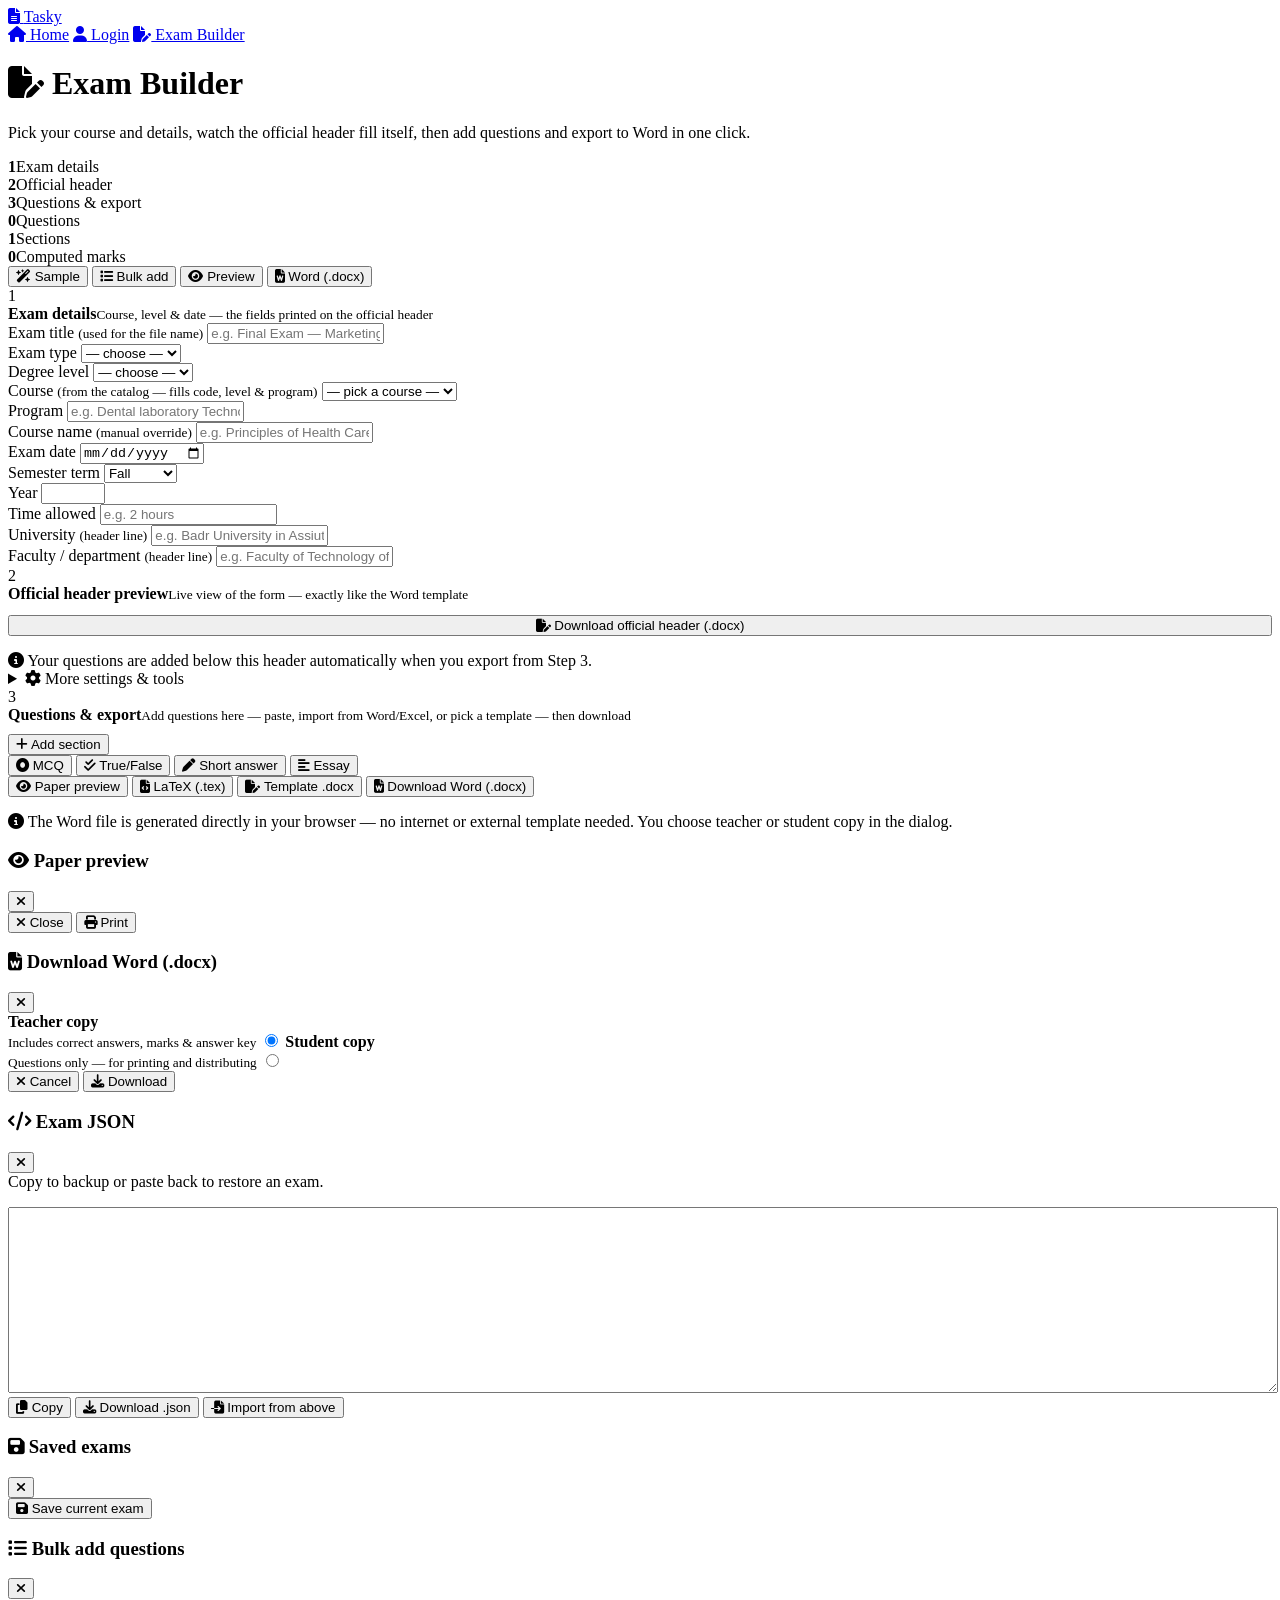
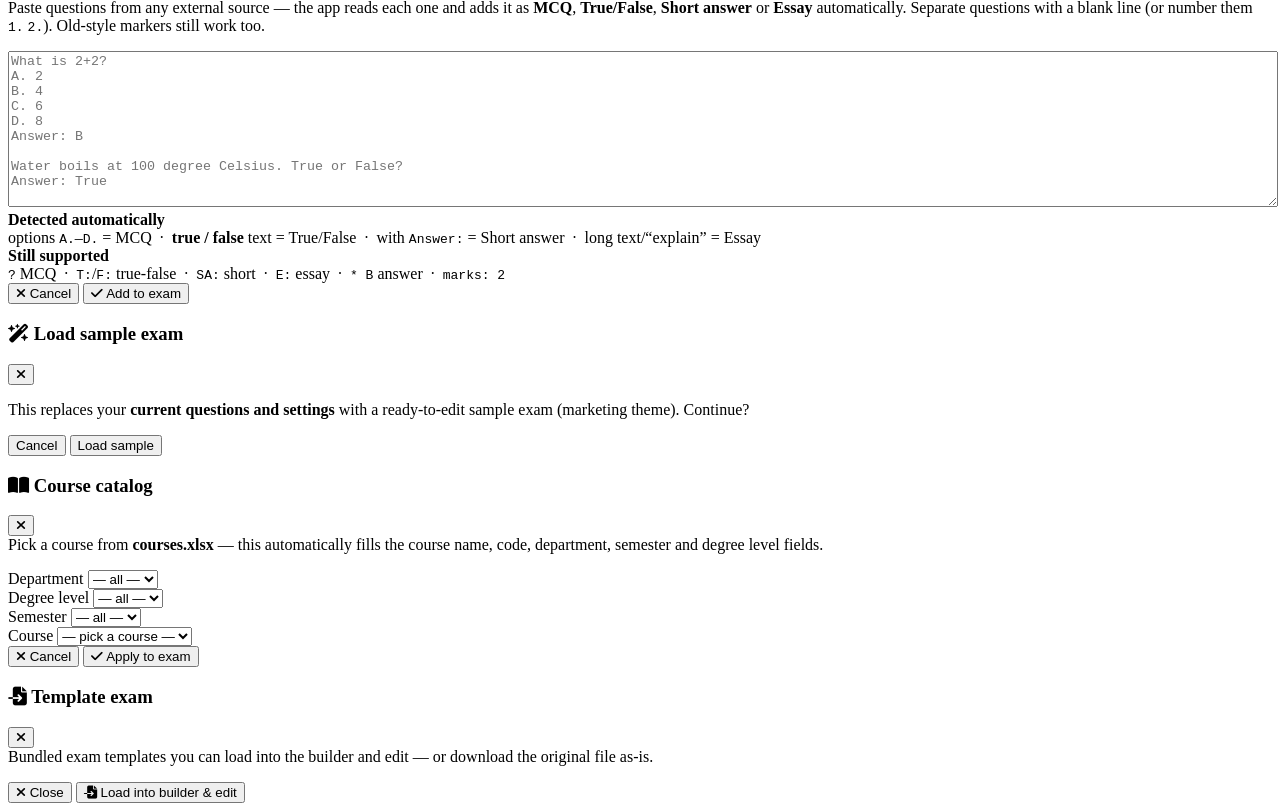
==== create-exam.html @ f16f323c "Add files via upload" ====
<!doctype html>
<html lang="en">
<head>
  <meta charset="utf-8" />
  <meta name="viewport" content="width=device-width,initial-scale=1" />
  <title>Exam Builder — Tasky</title>
  <link rel="stylesheet" href="assets/css/style.css">
  <link rel="stylesheet" href="https://cdnjs.cloudflare.com/ajax/libs/font-awesome/6.5.2/css/all.min.css">
</head>
<body>
  <header class="topnav">
    <div class="topnav-inner">
      <a class="brand" href="index.html">
        <span class="logo"><i class="fas fa-file-lines"></i></span>
        <span>Tasky</span>
      </a>
      <div class="spacer"></div>
      <nav class="nav-links">
        <a class="nav-link hide-sm" href="index.html"><i class="fas fa-home"></i> Home</a>
        <a class="nav-link hide-sm" href="login.html"><i class="fas fa-user"></i> Login</a>
        <a class="nav-link active" href="create-exam.html"><i class="fas fa-file-pen"></i> Exam Builder</a>
      </nav>
    </div>
  </header>

  <main class="container">
    <div class="page-head">
      <h1><i class="fas fa-file-pen"></i> Exam Builder</h1>
      <p class="subtitle">Pick your course and details, watch the official header fill itself, then add questions and export to Word in one click.</p>
    </div>

    <div class="wizard-steps" aria-label="Builder steps">
      <div class="wz-step active" data-wz-target="wz-step-details"><b>1</b><span>Exam details</span></div>
      <div class="wz-step" data-wz-target="wz-step-header"><b>2</b><span>Official header</span></div>
      <div class="wz-step" data-wz-target="wz-step-questions"><b>3</b><span>Questions &amp; export</span></div>
    </div>

    <!-- Live summary -->
    <div class="summary-bar" id="summary-bar">
      <div class="stat"><b id="stat-questions">0</b><span>Questions</span></div>
      <div class="stat"><b id="stat-sections">1</b><span>Sections</span></div>
      <div class="stat"><b id="stat-marks">0</b><span>Computed marks</span></div>
      <div id="marks-warning" class="warn" style="display:none"><i class="fas fa-triangle-exclamation"></i> Computed marks don't match Total Marks</div>
      <div class="spacer"></div>
      <button type="button" class="btn small" data-open="sample"><i class="fas fa-wand-magic-sparkles"></i> Sample</button>
      <button type="button" class="btn small" data-open="bulk"><i class="fas fa-list"></i> Bulk add</button>
      <button type="button" class="btn small primary" data-open="preview"><i class="fas fa-eye"></i> Preview</button>
      <button type="button" class="btn small primary" id="download-word"><i class="fas fa-file-word"></i> Word (.docx)</button>
    </div>

    <div class="builder">
      <!-- ===================== SETTINGS (wizard steps 1-2) ===================== -->
      <aside class="panel" id="settings-panel">

        <!-- STEP 1 -->
        <div class="step-card" id="wz-step-details">
          <div class="step-card-head">
            <span class="step-badge">1</span>
            <div><b>Exam details</b><small>Course, level &amp; date — the fields printed on the official header</small></div>
          </div>

          <div class="field">
            <label>Exam title <small class="muted">(used for the file name)</small></label>
            <input type="text" id="exam-title" placeholder="e.g. Final Exam — Marketing of Healthcare">
          </div>

          <div class="grid-2">
            <div class="field">
              <label>Exam type</label>
              <select id="exam-type">
                <option value="">— choose —</option>
                <option>Quiz 1</option>
                <option>Quiz 2</option>
                <option>Quiz 3</option>
                <option>Midterm</option>
                <option>Practical</option>
                <option>Final</option>
                <option>Other</option>
              </select>
            </div>
            <div class="field">
              <label>Degree level</label>
              <select id="wiz-level">
                <option value="">— choose —</option>
              </select>
              <input type="hidden" id="exam-level">
            </div>
          </div>

          <div class="field">
            <label>Course <small class="muted">(from the catalog — fills code, level &amp; program)</small></label>
            <select id="wiz-course">
              <option value="">— pick a course —</option>
            </select>
          </div>

          <div class="grid-2">
            <div class="field">
              <label>Program</label>
              <input type="text" id="exam-program" list="dl-program" placeholder="e.g. Dental laboratory Technology">
            </div>
            <div class="field">
              <label>Course name <small class="muted">(manual override)</small></label>
              <input type="text" id="exam-course" list="dl-course" placeholder="e.g. Principles of Health Care Marketing">
            </div>
          </div>

          <div class="grid-2">
            <div class="field">
              <label>Exam date</label>
              <input type="date" id="exam-date">
            </div>
            <div class="field">
              <label>Semester term</label>
              <select id="wiz-term">
                <option value="Fall">Fall</option>
                <option value="Spring">Spring</option>
                <option value="Summer">Summer</option>
              </select>
            </div>
          </div>

          <div class="grid-2">
            <div class="field">
              <label>Year</label>
              <input type="number" id="wiz-year" min="2000" max="2100" step="1">
            </div>
            <div class="field">
              <label>Time allowed</label>
              <input type="text" id="exam-time" placeholder="e.g. 2 hours">
            </div>
          </div>

          <div class="field">
            <label>University <small class="muted">(header line)</small></label>
            <input type="text" id="exam-university" placeholder="e.g. Badr University in Assiut">
          </div>

          <div class="field">
            <label>Faculty / department <small class="muted">(header line)</small></label>
            <input type="text" id="exam-faculty" list="dl-dept" placeholder="e.g. Faculty of Technology of Applied Health Science">
          </div>
        </div>

        <!-- STEP 2 -->
        <div class="step-card" id="wz-step-header">
          <div class="step-card-head">
            <span class="step-badge">2</span>
            <div><b>Official header preview</b><small>Live view of the form — exactly like the Word template</small></div>
          </div>
          <div id="header-preview" class="hdr-prev-wrap"></div>
          <button type="button" class="btn primary" id="download-header" style="width:100%;margin-top:12px"><i class="fas fa-file-pen"></i> Download official header (.docx)</button>
          <p class="hint" style="margin-bottom:0"><i class="fas fa-circle-info"></i> Your questions are added below this header automatically when you export from Step&nbsp;3.</p>
        </div>

        <!-- MORE SETTINGS + TOOLS -->
        <details class="advanced more">
          <summary><i class="fas fa-gear"></i> More settings &amp; tools</summary>

          <div class="grid-2">
            <div class="field">
              <label>Course code</label>
              <input type="text" id="exam-code" list="dl-code" placeholder="e.g. PHM 3235">
            </div>
            <div class="field">
              <label>Department</label>
              <input type="text" id="exam-dept" list="dl-dept" placeholder="e.g. General">
            </div>
          </div>

          <div class="field">
            <label>Semester <small class="muted">(auto)</small></label>
            <input type="text" id="exam-semester" readonly placeholder="Fall 2026 — derived from Step 1">
          </div>

          <div class="grid-2">
            <div class="field">
              <label>Instructor name</label>
              <input type="text" id="exam-instructor" placeholder="e.g. Dr. John Smith">
            </div>
            <div class="field">
              <label>Duration (minutes)</label>
              <input type="number" id="exam-duration" min="1" value="60">
            </div>
          </div>

          <div class="field">
            <label>Total marks</label>
            <input type="number" id="exam-marks" min="1" value="100">
          </div>

          <div class="field">
            <label>Short instructions</label>
            <input type="text" id="exam-inst-short" value="Answer all questions. Write your name and student ID on every page.">
          </div>

          <div class="field">
            <label>Long instructions (optional)</label>
            <textarea id="exam-inst-long" rows="3" placeholder="Read all questions carefully. Manage your time. Show all workings…"></textarea>
          </div>

          <details class="advanced" style="margin-top:10px">
            <summary><i class="fas fa-sliders"></i> Advanced settings</summary>

            <label class="switch">
              <span>Include student name / ID fields on paper</span>
              <span><input type="checkbox" id="opt-student-fields" checked><span class="track"></span></span>
            </label>
            <p class="hint" id="final-hint" style="display:none;margin-top:-4px"><i class="fas fa-circle-info"></i> This is a <b>Final</b> exam — name/ID fields stay hidden automatically (anonymity).</p>

            <label class="switch">
              <span>Print instructions on the paper</span>
              <span><input type="checkbox" id="opt-instructions" checked><span class="track"></span></span>
            </label>

            <label class="switch">
              <span>Include a separate answer-key page (teacher copy)</span>
              <span><input type="checkbox" id="opt-answer-key" checked><span class="track"></span></span>
            </label>

            <label class="switch">
              <span>Shuffle option order when exporting (per question)</span>
              <span><input type="checkbox" id="opt-shuffle"><span class="track"></span></span>
            </label>

            <div class="field" style="margin-top:10px">
              <label>Paper size</label>
              <select id="opt-paper">
                <option value="a4">A4</option>
                <option value="letter">US Letter</option>
              </select>
            </div>
          </details>

          <div class="btn-row" style="margin-top:16px">
            <button type="button" class="btn small" data-open="catalog"><i class="fas fa-book-open"></i> Courses…</button>
            <button type="button" class="btn small" data-open="template"><i class="fas fa-file-import"></i> Template…</button>
            <button type="button" class="btn small" id="load-docx"><i class="fas fa-file-word"></i> Import .docx…</button>
            <input type="file" id="docx-file" accept=".docx" hidden>
            <button type="button" class="btn small" id="load-excel"><i class="fas fa-file-excel"></i> Excel…</button>
            <input type="file" id="excel-file" accept=".xlsx,.xls" hidden>
            <button type="button" class="btn small ghost" data-open="saved"><i class="fas fa-floppy-disk"></i> Saved</button>
            <button type="button" class="btn small ghost" data-open="json"><i class="fas fa-code"></i> JSON</button>
            <button type="button" class="btn small ghost" id="clear-all"><i class="fas fa-broom"></i> Clear</button>
          </div>

          <datalist id="dl-dept"></datalist>
          <datalist id="dl-course"></datalist>
          <datalist id="dl-code"></datalist>
          <datalist id="dl-semester"></datalist>
          <datalist id="dl-levels"></datalist>
          <datalist id="dl-program"></datalist>
        </details>
      </aside>

      <!-- ===================== QUESTIONS (STEP 3) ===================== -->
      <section class="panel" id="wz-step-questions">
        <div class="panel-title step3-head" style="margin-bottom:10px">
          <span class="step-badge">3</span>
          <div><b>Questions &amp; export</b><small>Add questions here — paste, import from Word/Excel, or pick a template — then download</small></div>
        </div>

        <div class="toolbar">
          <button type="button" class="btn small primary" id="add-section"><i class="fas fa-plus"></i> Add section</button>
          <div class="divider"></div>
          <button type="button" class="btn small" data-add-question="mcq"><i class="fas fa-circle-dot"></i> MCQ</button>
          <button type="button" class="btn small" data-add-question="tf"><i class="fas fa-check-double"></i> True/False</button>
          <button type="button" class="btn small" data-add-question="short"><i class="fas fa-pen"></i> Short answer</button>
          <button type="button" class="btn small" data-add-question="essay"><i class="fas fa-align-left"></i> Essay</button>
        </div>

        <div id="sections"></div>
        <div class="empty" id="empty-state" style="display:none">
          <div class="icon"><i class="fas fa-clipboard-question"></i></div>
          <h3>No questions yet</h3>
          <p>Click <b>Add section</b> to get started, paste Excel rows, or load the sample exam to see how it works.</p>
        </div>
      </section>
    </div>

    <div class="btn-row no-print" style="justify-content:flex-end">
      <button type="button" class="btn" id="preview"><i class="fas fa-eye"></i> Paper preview</button>
      <button type="button" class="btn" id="download-tex" title="Generate a LaTeX header form from the current exam settings"><i class="fas fa-file-code"></i> LaTeX (.tex)</button>
      <button type="button" class="btn" id="download-tpl" title="Generate the current exam on the bundled Word header form — keeps its logo and layout, fills time allowed, exam type, department, course and code, then adds the questions"><i class="fas fa-file-pen"></i> Template .docx</button>
      <button type="button" class="btn accent" id="download-word"><i class="fas fa-file-word"></i> Download Word (.docx)</button>
    </div>
    <p class="hint no-print"><i class="fas fa-circle-info"></i> The Word file is generated directly in your browser — no internet or external template needed. You choose teacher or student copy in the dialog.</p>
  </main>

  <!-- Preview modal -->
  <div class="modal-overlay" id="modal-preview">
    <div class="modal wide">
      <div class="modal-head">
        <h3><i class="fas fa-eye"></i> Paper preview</h3>
        <button type="button" class="icon-btn" data-close><i class="fas fa-xmark"></i></button>
      </div>
      <div class="modal-body">
        <div id="preview-paper"><!-- rendered paper --></div>
      </div>
      <div class="modal-actions">
        <button type="button" class="btn" data-close><i class="fas fa-xmark"></i> Close</button>
        <button type="button" class="btn" id="print-preview"><i class="fas fa-print"></i> Print</button>
      </div>
    </div>
  </div>

  <!-- Word export dialog -->
  <div class="modal-overlay" id="modal-word">
    <div class="modal">
      <div class="modal-head">
        <h3><i class="fas fa-file-word"></i> Download Word (.docx)</h3>
        <button type="button" class="icon-btn" data-close><i class="fas fa-xmark"></i></button>
      </div>
      <div class="modal-body">
        <label class="switch">
          <span><b>Teacher copy</b><br><small class="muted">Includes correct answers, marks &amp; answer key</small></span>
          <span><input type="radio" name="copy-type" id="copy-teacher" checked><span class="track"></span></span>
        </label>
        <label class="switch">
          <span><b>Student copy</b><br><small>Questions only — for printing and distributing</small></span>
          <span><input type="radio" name="copy-type" id="copy-student"><span class="track"></span></span>
        </label>
      </div>
      <div class="modal-actions">
        <button type="button" class="btn" data-close><i class="fas fa-xmark"></i> Cancel</button>
        <button type="button" class="btn primary" id="download-word-go"><i class="fas fa-download"></i> Download</button>
      </div>
    </div>
  </div>

  <!-- JSON dialog -->
  <div class="modal-overlay" id="modal-json">
    <div class="modal">
      <div class="modal-head">
        <h3><i class="fas fa-code"></i> Exam JSON</h3>
        <button type="button" class="icon-btn" data-close><i class="fas fa-xmark"></i></button>
      </div>
      <div class="modal-body">
        <p class="hint" style="margin-top:0">Copy to backup or paste back to restore an exam.</p>
        <textarea id="json-area" rows="12" class="mono" style="width:100%"></textarea>
      </div>
      <div class="modal-actions">
        <button type="button" class="btn" id="copy-json"><i class="fas fa-copy"></i> Copy</button>
        <button type="button" class="btn" id="download-json"><i class="fas fa-download"></i> Download .json</button>
        <button type="button" class="btn primary" id="import-json"><i class="fas fa-file-import"></i> Import from above</button>
      </div>
    </div>
  </div>

  <!-- Saved exams dialog -->
  <div class="modal-overlay" id="modal-saved">
    <div class="modal">
      <div class="modal-head">
        <h3><i class="fas fa-floppy-disk"></i> Saved exams</h3>
        <button type="button" class="icon-btn" data-close><i class="fas fa-xmark"></i></button>
      </div>
      <div class="modal-body">
        <div class="modal-actions" style="justify-content:flex-start;margin-top:0">
          <button type="button" class="btn primary small" id="save-exam"><i class="fas fa-floppy-disk"></i> Save current exam</button>
        </div>
        <div class="saved-list" id="saved-list"></div>
      </div>
    </div>
  </div>

  <!-- Bulk add dialog -->
  <div class="modal-overlay" id="modal-bulk">
    <div class="modal">
      <div class="modal-head">
        <h3><i class="fas fa-list"></i> Bulk add questions</h3>
        <button type="button" class="icon-btn" data-close><i class="fas fa-xmark"></i></button>
      </div>
      <div class="modal-body">
        <p class="hint" style="margin-top:0">Paste questions from any external source — the app reads each one and adds it as <b>MCQ</b>, <b>True/False</b>, <b>Short answer</b> or <b>Essay</b> automatically. Separate questions with a blank line (or number them <code>1.</code> <code>2.</code>). Old-style markers still work too.</p>
        <textarea id="bulk-area" rows="10" style="width:100%" placeholder="What is 2+2?
A. 2
B. 4
C. 6
D. 8
Answer: B

Water boils at 100 degree Celsius. True or False?
Answer: True

Define marketing mix.
Answer: The 4 Ps: product, price, place, promotion.

Explain the pricing strategies in healthcare. Use examples."></textarea>
        <div class="bulk-example small">
          <b>Detected automatically</b><br>
          options <code>A.</code>–<code>D.</code> = MCQ &nbsp;·&nbsp; <b>true / false</b> text = True/False &nbsp;·&nbsp; with <code>Answer:</code> = Short answer &nbsp;·&nbsp; long text/&ldquo;explain&rdquo; = Essay<br>
          <b>Still supported</b><br>
          <code>?</code> MCQ &nbsp;·&nbsp; <code>T:</code>/<code>F:</code> true-false &nbsp;·&nbsp; <code>SA:</code> short &nbsp;·&nbsp; <code>E:</code> essay &nbsp;·&nbsp; <code>* B</code> answer &nbsp;·&nbsp; <code>marks: 2</code>
        </div>
      </div>
      <div class="modal-actions">
        <button type="button" class="btn" data-close><i class="fas fa-xmark"></i> Cancel</button>
        <button type="button" class="btn primary" id="bulk-apply"><i class="fas fa-check"></i> Add to exam</button>
      </div>
    </div>
  </div>

  <!-- Sample confirm dialog -->
  <div class="modal-overlay" id="modal-sample">
    <div class="modal">
      <div class="modal-head">
        <h3><i class="fas fa-wand-magic-sparkles"></i> Load sample exam</h3>
        <button type="button" class="icon-btn" data-close><i class="fas fa-xmark"></i></button>
      </div>
      <div class="modal-body">
        <p>This replaces your <b>current questions and settings</b> with a ready-to-edit sample exam (marketing theme). Continue?</p>
      </div>
      <div class="modal-actions">
        <button type="button" class="btn" data-close>Cancel</button>
        <button type="button" class="btn primary" id="sample-apply">Load sample</button>
      </div>
    </div>
  </div>

  <!-- Course catalog dialog -->
  <div class="modal-overlay" id="modal-catalog">
    <div class="modal">
      <div class="modal-head">
        <h3><i class="fas fa-book-open"></i> Course catalog</h3>
        <button type="button" class="icon-btn" data-close><i class="fas fa-xmark"></i></button>
      </div>
      <div class="modal-body">
        <p class="hint" style="margin-top:0">Pick a course from <b>courses.xlsx</b> — this automatically fills the course name, code, department, semester and degree level fields.</p>
        <div class="grid-2">
          <div class="field">
            <label>Department</label>
            <select id="cat-dept"><option value="">— all —</option></select>
          </div>
          <div class="field">
            <label>Degree level</label>
            <select id="cat-level"><option value="">— all —</option></select>
          </div>
        </div>
        <div class="grid-2">
          <div class="field">
            <label>Semester</label>
            <select id="cat-semester"><option value="">— all —</option></select>
          </div>
          <div class="field">
            <label>Course</label>
            <select id="cat-course"><option value="">— pick a course —</option></select>
          </div>
        </div>
      </div>
      <div class="modal-actions">
        <button type="button" class="btn" data-close><i class="fas fa-xmark"></i> Cancel</button>
        <button type="button" class="btn primary" id="catalog-apply"><i class="fas fa-check"></i> Apply to exam</button>
      </div>
    </div>
  </div>

  <!-- Template import dialog -->
  <div class="modal-overlay" id="modal-template">
    <div class="modal">
      <div class="modal-head">
        <h3><i class="fas fa-file-import"></i> Template exam</h3>
        <button type="button" class="icon-btn" data-close><i class="fas fa-xmark"></i></button>
      </div>
      <div class="modal-body" id="template-list">
        <p class="hint" style="margin-top:0">Bundled exam templates you can load into the builder and edit — or download the original file as-is.</p>
      </div>
      <div class="modal-actions">
        <button type="button" class="btn" data-close><i class="fas fa-xmark"></i> Close</button>
        <button type="button" class="btn primary" id="template-load"><i class="fas fa-file-import"></i> Load into builder &amp; edit</button>
      </div>
    </div>
  </div>

  <div class="toast" id="toast"></div>

  <script src="assets/vendor/pizzip.min.js"></script>
  <script src="assets/vendor/FileSaver.min.js"></script>
  <script src="assets/js/docx.js"></script>
  <script src="assets/js/courses-data.js"></script>
  <script src="assets/js/template-exam.js"></script>
  <script src="assets/js/create-exam.js"></script>
</body>
</html>
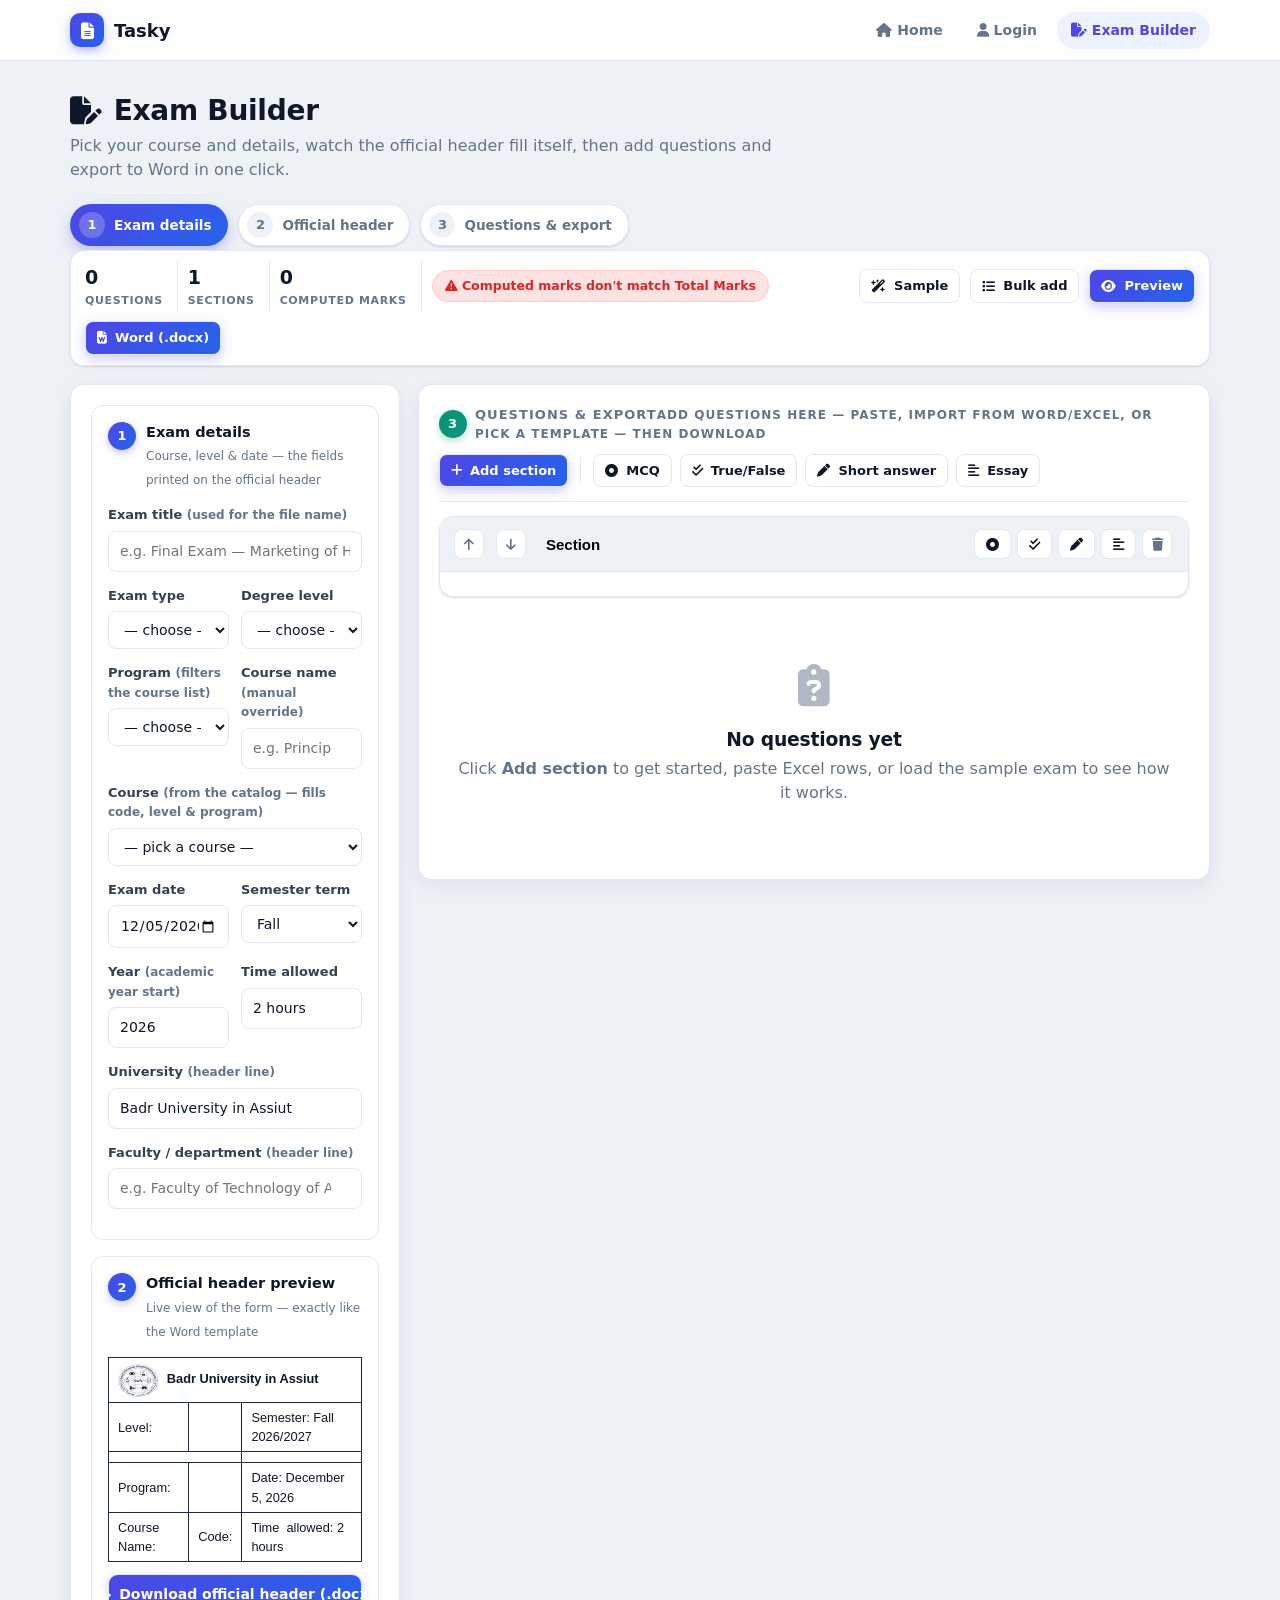
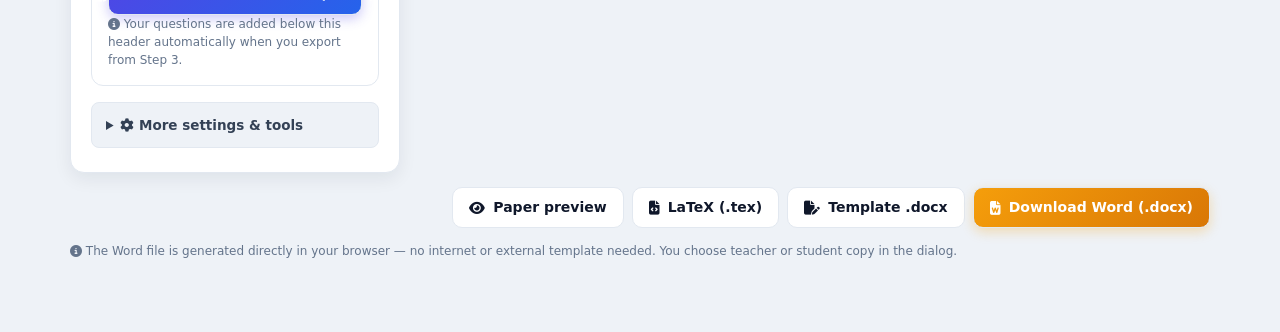
==== commit d403e0a0: "Add files via upload" ====
--- a/create-exam.html
+++ b/create-exam.html
@@ -87,22 +87,29 @@
             </div>
           </div>
 
+          <div class="grid-2">
+            <div class="field">
+              <label>Program <small class="muted">(filters the course list)</small></label>
+              <select id="exam-program">
+                <option value="">— choose —</option>
+                <option value="General">General</option>
+                <option value="Technology of Critical Care">Critical</option>
+                <option value="Radiology and Medical imaging">Radiology</option>
+                <option value="Technology of Medical laboratory">Laboratory</option>
+                <option value="Dental Laboratory Technology">Dental</option>
+              </select>
+            </div>
+            <div class="field">
+              <label>Course name <small class="muted">(manual override)</small></label>
+              <input type="text" id="exam-course" list="dl-course" placeholder="e.g. Principles of Health Care Marketing">
+            </div>
+          </div>
+
           <div class="field">
             <label>Course <small class="muted">(from the catalog — fills code, level &amp; program)</small></label>
             <select id="wiz-course">
               <option value="">— pick a course —</option>
             </select>
-          </div>
-
-          <div class="grid-2">
-            <div class="field">
-              <label>Program</label>
-              <input type="text" id="exam-program" list="dl-program" placeholder="e.g. Dental laboratory Technology">
-            </div>
-            <div class="field">
-              <label>Course name <small class="muted">(manual override)</small></label>
-              <input type="text" id="exam-course" list="dl-course" placeholder="e.g. Principles of Health Care Marketing">
-            </div>
           </div>
 
           <div class="grid-2">
@@ -122,7 +129,7 @@
 
           <div class="grid-2">
             <div class="field">
-              <label>Year</label>
+              <label>Year <small class="muted">(academic year start)</small></label>
               <input type="number" id="wiz-year" min="2000" max="2100" step="1">
             </div>
             <div class="field">
@@ -170,7 +177,7 @@
 
           <div class="field">
             <label>Semester <small class="muted">(auto)</small></label>
-            <input type="text" id="exam-semester" readonly placeholder="Fall 2026 — derived from Step 1">
+            <input type="text" id="exam-semester" readonly placeholder="e.g. Fall 2025/2026 — from date + term">
           </div>
 
           <div class="grid-2">
@@ -249,7 +256,6 @@
           <datalist id="dl-code"></datalist>
           <datalist id="dl-semester"></datalist>
           <datalist id="dl-levels"></datalist>
-          <datalist id="dl-program"></datalist>
         </details>
       </aside>
 
--- a/assets/css/style.css
+++ b/assets/css/style.css
@@ -0,0 +1,384 @@
+/* ============================================================
+   Tasky — design system
+   ============================================================ */
+:root{
+  --bg:#eef2f7;
+  --card:#ffffff;
+  --ink:#0f172a;
+  --muted:#64748b;
+  --line:#e2e8f0;
+  --line-soft:#eef2f7;
+  --brand:#4f46e5;
+  --brand-2:#2563eb;
+  --brand-soft:#eef2ff;
+  --accent:#f59e0b;
+  --accent-soft:#fef3c7;
+  --ok:#059669;
+  --ok-soft:#d1fae5;
+  --danger:#dc2626;
+  --danger-soft:#fee2e2;
+  --info:#0891b2;
+  --info-soft:#cffafe;
+  --violet:#7c3aed;
+  --radius:14px;
+  --radius-sm:8px;
+  --shadow-sm:0 1px 2px rgba(15,23,42,.06),0 1px 3px rgba(15,23,42,.08);
+  --shadow:0 6px 18px rgba(15,23,42,.07);
+  --shadow-lg:0 18px 40px rgba(15,23,42,.14);
+  --max:1180px;
+}
+*{box-sizing:border-box}
+html{-webkit-text-size-adjust:100%}
+body{
+  font-family:Inter,ui-sans-serif,system-ui,-apple-system,"Segoe UI",Roboto,"Helvetica Neue",Arial;
+  background:var(--bg);
+  color:var(--ink);
+  margin:0;
+  line-height:1.5;
+  -webkit-font-smoothing:antialiased;
+}
+a{color:var(--brand-2);text-decoration:none}
+a:hover{text-decoration:underline}
+h1,h2,h3{margin:0;line-height:1.25;letter-spacing:-.01em}
+p{margin:0 0 12px}
+code,.mono{font-family:ui-monospace,SFMono-Regular,Menlo,Consolas,monospace;font-size:.92em}
+
+/* ---------- Top navigation ---------- */
+.topnav{
+  position:sticky;top:0;z-index:40;
+  background:rgba(255,255,255,.86);
+  backdrop-filter:blur(10px);
+  border-bottom:1px solid var(--line);
+}
+.topnav-inner{
+  max-width:var(--max);margin:0 auto;padding:0 20px;
+  height:60px;display:flex;align-items:center;gap:8px;
+}
+.brand{
+  display:flex;align-items:center;gap:10px;font-weight:800;font-size:18px;color:var(--ink);
+}
+.brand:hover{text-decoration:none}
+.brand .logo{
+  width:34px;height:34px;border-radius:10px;flex:none;
+  background:linear-gradient(135deg,var(--brand),var(--brand-2));
+  display:grid;place-items:center;color:#fff;font-size:17px;
+  box-shadow:0 4px 10px rgba(79,70,229,.35);
+}
+.topnav .spacer{flex:1}
+.topnav .nav-links{display:flex;align-items:center;gap:6px}
+.nav-link{
+  padding:8px 14px;border-radius:999px;font-size:14px;font-weight:600;color:var(--muted);
+}
+.nav-link:hover{background:var(--line-soft);text-decoration:none;color:var(--ink)}
+.nav-link.active{background:var(--brand-soft);color:var(--brand)}
+
+/* ---------- Layout ---------- */
+.container{max-width:var(--max);margin:0 auto;padding:26px 20px 60px}
+.container.narrow{max-width:720px}
+.page-head{margin:6px 0 22px}
+.page-head h1{font-size:28px;display:flex;align-items:center;gap:12px}
+.page-head .subtitle{color:var(--muted);margin:6px 0 0;max-width:720px}
+
+/* ---------- Panels & cards ---------- */
+.panel{
+  background:var(--card);border:1px solid var(--line);border-radius:var(--radius);
+  box-shadow:var(--shadow);padding:20px;
+}
+.panel-title{
+  font-size:13px;font-weight:700;letter-spacing:.08em;text-transform:uppercase;
+  color:var(--muted);margin:0 0 4px;display:flex;align-items:center;gap:8px;
+}
+.panel-sub{font-size:13px;color:var(--muted);margin:0 0 14px}
+.card-grid{display:grid;gap:18px}
+.grid-2{display:grid;grid-template-columns:repeat(2,minmax(0,1fr));gap:12px}
+
+/* ---------- Buttons ---------- */
+.btn{
+  display:inline-flex;align-items:center;justify-content:center;gap:8px;
+  padding:9px 16px;border-radius:10px;border:1px solid transparent;
+  font:inherit;font-size:14px;font-weight:600;cursor:pointer;color:var(--ink);
+  background:#fff;border-color:var(--line);white-space:nowrap;
+  transition:background .15s,transform .05s,border-color .15s,box-shadow .15s;
+}
+.btn:hover{background:var(--line-soft);text-decoration:none}
+.btn:active{transform:translateY(1px)}
+.btn:disabled{opacity:.55;cursor:not-allowed}
+.btn.primary{background:linear-gradient(135deg,var(--brand),var(--brand-2));color:#fff;box-shadow:0 4px 12px rgba(79,70,229,.28)}
+.btn.primary:hover{background:linear-gradient(135deg,var(--brand-2),#1d4ed8);box-shadow:0 6px 16px rgba(79,70,229,.35)}
+.btn.accent{background:linear-gradient(135deg,#f59e0b,#d97706);color:#fff;box-shadow:0 4px 12px rgba(245,158,11,.28)}
+.btn.accent:hover{background:linear-gradient(135deg,#f59e0b,#b45309);box-shadow:0 6px 16px rgba(245,158,11,.35)}
+.btn.danger{background:#fff;color:var(--danger);border-color:#fecaca}
+.btn.danger:hover{background:var(--danger-soft);border-color:var(--danger)}
+.btn.ghost{background:transparent;border-color:transparent;color:var(--muted)}
+.btn.ghost:hover{background:var(--line-soft);color:var(--ink)}
+.btn.small{padding:6px 11px;font-size:13px;border-radius:8px}
+.btn.icon{padding:7px 9px}
+.btn-row{display:flex;flex-wrap:wrap;gap:8px;align-items:center;margin:14px 0}
+.icon-btn{
+  width:30px;height:30px;border-radius:8px;border:1px solid var(--line);background:#fff;
+  color:var(--muted);cursor:pointer;display:grid;place-items:center;font-size:13px;
+  transition:all .15s;
+}
+.icon-btn:hover{background:var(--brand-soft);color:var(--brand);border-color:#c7d2fe}
+.icon-btn.danger:hover{background:var(--danger-soft);color:var(--danger);border-color:#fecaca}
+
+/* ---------- Forms ---------- */
+.field{display:flex;flex-direction:column;gap:6px;margin-bottom:14px}
+.field > label{font-size:13px;font-weight:600;color:#334155}
+input[type=text],input[type=date],input[type=number],input[type=password],input[type=email],
+textarea,select{
+  width:100%;padding:9px 11px;border:1px solid var(--line);border-radius:var(--radius-sm);
+  font:inherit;font-size:14px;color:var(--ink);background:#fff;outline:none;
+  transition:border-color .15s,box-shadow .15s;
+}
+input:focus,textarea:focus,select:focus{
+  border-color:var(--brand-2);box-shadow:0 0 0 3px rgba(37,99,235,.15);
+}
+textarea{resize:vertical}
+input[type=file]{font-size:13px;color:var(--muted)}
+input[type=checkbox]{accent-color:var(--brand);width:16px;height:16px}
+.hint{font-size:12px;color:var(--muted)}
+.muted{color:var(--muted)}
+small{font-size:12px}
+details.advanced{border:1px solid var(--line);border-radius:var(--radius-sm);padding:12px 14px;margin:16px 0;background:var(--line-soft)}
+details.advanced summary{cursor:pointer;font-weight:600;font-size:13.5px;color:#334155;user-select:none}
+details.advanced[open] summary{margin-bottom:12px}
+
+/* toggle switch */
+.switch{display:flex;align-items:center;gap:10px;justify-content:space-between;margin:10px 0;cursor:pointer}
+.switch > span{font-size:14px;font-weight:500}
+.switch input{position:absolute;opacity:0;pointer-events:none}
+.track{width:40px;height:22px;border-radius:999px;background:#cbd5e1;position:relative;transition:background .2s;flex:none}
+.track::after{content:"";position:absolute;top:2px;left:2px;width:18px;height:18px;border-radius:50%;background:#fff;box-shadow:0 1px 3px rgba(0,0,0,.25);transition:transform .2s}
+.switch input:checked + .track{background:var(--brand)}
+.switch input:checked + .track::after{transform:translateX(18px)}
+
+/* ---------- Badges & chips ---------- */
+.badge{
+  display:inline-flex;align-items:center;gap:6px;padding:3px 10px;border-radius:999px;
+  font-size:12px;font-weight:700;line-height:1.4;
+}
+.badge.mcq{background:var(--brand-soft);color:var(--brand)}
+.badge.tf{background:var(--info-soft);color:var(--info)}
+.badge.short{background:var(--accent-soft);color:#b45309}
+.badge.essay{background:#f3e8ff;color:var(--violet)}
+.badge.ok{background:var(--ok-soft);color:var(--ok)}
+.badge.warn{background:var(--danger-soft);color:var(--danger)}
+.chip{display:inline-flex;align-items:center;gap:6px;padding:4px 12px;border-radius:999px;background:var(--card);border:1px solid var(--line);font-size:13px;font-weight:600}
+
+/* ---------- Summary bar ---------- */
+.summary-bar{
+  position:sticky;top:60px;z-index:30;
+  display:flex;flex-wrap:wrap;align-items:center;gap:10px;
+  background:rgba(255,255,255,.92);backdrop-filter:blur(8px);
+  border:1px solid var(--line);border-radius:var(--radius);
+  box-shadow:var(--shadow-sm);padding:10px 14px;margin:0 0 18px;
+}
+.summary-bar .stat{display:flex;flex-direction:column;gap:1px;padding:2px 14px 2px 0;border-right:1px solid var(--line)}
+.summary-bar .stat:last-child{border-right:none}
+.summary-bar .stat b{font-size:19px;font-weight:800}
+.summary-bar .stat span{font-size:11px;text-transform:uppercase;letter-spacing:.06em;color:var(--muted);font-weight:700}
+.summary-bar .warn{border:1px solid #fecaca;background:var(--danger-soft);color:var(--danger);
+  padding:6px 12px;border-radius:999px;font-size:12.5px;font-weight:600}
+.summary-bar .spacer{flex:1}
+
+/* ---------- Builder layout ---------- */
+.builder{display:grid;grid-template-columns:330px 1fr;gap:18px;align-items:start}
+.toolbar{display:flex;flex-wrap:wrap;gap:8px;align-items:center;border-bottom:1px solid var(--line);padding-bottom:14px;margin-bottom:14px}
+.toolbar .divider{width:1px;height:26px;background:var(--line);margin:0 4px}
+
+/* ---------- Sections ---------- */
+.section{border:1px solid var(--line);border-radius:var(--radius);margin-bottom:16px;background:#fff;overflow:hidden;box-shadow:var(--shadow-sm)}
+.section-head{
+  display:flex;align-items:center;gap:10px;padding:12px 14px;
+  background:var(--line-soft);border-bottom:1px solid var(--line);
+}
+.section-head .icon-btn{margin-right:2px}
+.section-title{
+  flex:1;font-weight:700;font-size:15px;border:none;background:transparent;
+  padding:6px 8px;border-radius:6px;
+}
+.section-title:hover{background:#fff}
+.section-title:focus{background:#fff}
+.section-body{padding:12px 14px}
+.section-actions{display:flex;gap:6px;flex-wrap:wrap}
+
+/* ---------- Question card ---------- */
+.question-card{
+  border:1px solid var(--line);border-radius:var(--radius-sm);
+  padding:14px 14px 12px;margin-bottom:12px;background:#fff;
+  transition:border-color .15s,box-shadow .15s;
+}
+.question-card:hover{border-color:#c7d2fe;box-shadow:var(--shadow-sm)}
+.question-card.tf .q-text-area{background:var(--info-soft)}
+.q-top{display:flex;gap:10px;align-items:flex-start;margin-bottom:10px}
+.q-number{
+  flex:none;width:26px;height:26px;border-radius:8px;background:var(--brand-soft);color:var(--brand);
+  display:grid;place-items:center;font-size:13px;font-weight:800;margin-top:2px;
+}
+.q-text{
+  flex:1;border:none;background:var(--line-soft);padding:8px 10px;border-radius:8px;
+  font-size:14px;font-weight:600;
+}
+.q-text:focus{background:#fff}
+.q-actions{display:flex;gap:4px;flex:none;opacity:.45;transition:opacity .15s}
+.question-card:hover .q-actions{opacity:1}
+.q-choices{display:grid;grid-template-columns:1fr 1fr;gap:8px;margin-bottom:10px}
+.choice{display:flex;align-items:center;gap:8px}
+.choice .key{
+  flex:none;width:26px;height:26px;border-radius:8px;border:1px solid var(--line);
+  display:grid;place-items:center;font-size:12.5px;font-weight:800;color:var(--muted);
+  cursor:pointer;background:#fff;transition:all .15s;
+}
+.choice .key:hover{border-color:var(--brand-2);color:var(--brand)}
+.choice .key.correct{background:var(--ok-soft);border-color:var(--ok);color:var(--ok)}
+.choice input{padding:7px 9px;font-size:13.5px}
+.q-foot{display:flex;gap:14px;align-items:center;flex-wrap:wrap}
+.q-foot .marks{display:flex;align-items:center;gap:7px;font-size:13px;color:var(--muted)}
+.q-foot .marks input{width:74px}
+.q-foot .spacer{flex:1}
+.q-answer-note{font-size:13px;font-weight:600;color:var(--ok)}
+.tf-row{display:flex;gap:14px;align-items:center;margin-bottom:10px}
+.tf-row label{display:flex;gap:8px;align-items:center;font-size:14px;cursor:pointer;font-weight:600}
+.tf-row input{accent-color:var(--ok);width:18px;height:18px}
+.q-model textarea{background:var(--ok-soft);border-color:#a7f3d0}
+
+/* ---------- Empty state ---------- */
+.empty{text-align:center;padding:42px 16px;color:var(--muted)}
+.empty .icon{font-size:42px;margin-bottom:10px;opacity:.5}
+.empty h3{margin-bottom:6px;color:var(--ink)}
+
+/* ---------- Modal ---------- */
+.modal-overlay{
+  position:fixed;inset:0;background:rgba(15,23,42,.55);backdrop-filter:blur(4px);
+  display:none;align-items:flex-start;justify-content:center;z-index:100;padding:40px 16px;overflow:auto;
+}
+.modal-overlay.open{display:flex}
+.modal{
+  background:#fff;border-radius:var(--radius);box-shadow:var(--shadow-lg);
+  width:100%;max-width:640px;padding:22px;animation:pop .18s ease;
+}
+@keyframes pop{from{transform:translateY(8px) scale(.98);opacity:0}to{transform:none;opacity:1}}
+.modal.wide{max-width:860px}
+.modal-head{display:flex;align-items:center;justify-content:space-between;margin-bottom:14px}
+.modal-head h3{font-size:19px}
+.modal-body{font-size:14.5px}
+.modal-actions{display:flex;gap:8px;justify-content:flex-end;margin-top:16px}
+
+/* ---------- Print paper preview ---------- */
+.paper{
+  background:#fff;color:#111;font-family:Georgia,"Times New Roman",serif;
+  box-shadow:var(--shadow);border:1px solid var(--line);border-radius:4px;
+  padding:46px 52px;margin:6px 0;max-width:800px;
+}
+.paper .paper-head{text-align:center;margin-bottom:18px;border-bottom:2px solid #111;padding-bottom:14px}
+.paper .paper-univ{font-size:16px;font-weight:800;letter-spacing:.4px;margin-bottom:4px}
+.paper h2{margin:0;font-size:24px;letter-spacing:0}
+.paper .paper-sub{font-size:14px;margin-top:6px}
+.paper .paper-ident{display:flex;justify-content:space-between;gap:20px;margin:14px 0;font-size:14px}
+.paper .paper-ident span{border-bottom:1px dotted #333;flex:1;margin-left:6px}
+.paper .paper-inst{font-size:13px;margin:12px 0 18px;padding:10px 14px;border:1px solid #999;border-radius:4px;background:#fafafa}
+.paper .paper-sec{font-weight:700;text-align:center;font-size:16px;margin:22px 0 12px;border-bottom:1px solid #555;padding-bottom:6px}
+.paper .paper-q{margin:12px 0;font-size:14.5px}
+.paper .paper-q .paper-options{margin:4px 0 2px 18px}
+.paper .paper-q .paper-options div{margin:2px 0}
+.paper .paper-ans{margin-left:18px;font-style:italic;color:#333;font-size:13px;margin-top:4px}
+.paper .paper-blank{border-bottom:1px solid #111;height:22px;margin:6px 0}
+.paper .answer-key .paper-ans{margin-left:0}
+@media print{
+  body{background:#fff}
+  .topnav,.modal-actions,.no-print{display:none !important}
+  .modal-overlay{position:static;background:none;padding:0;display:block;overflow:visible}
+  .modal{box-shadow:none;max-width:none;padding:0}
+  .modal.wide{max-width:none}
+  .paper{box-shadow:none;border:none;max-width:none;padding:0;margin:0}
+}
+
+/* ---------- Toast ---------- */
+.toast{
+  position:fixed;bottom:22px;left:50%;transform:translate(-50%,80px);z-index:200;
+  background:#0f172a;color:#fff;padding:11px 20px;border-radius:999px;font-size:14px;font-weight:600;
+  box-shadow:var(--shadow-lg);opacity:0;transition:transform .25s,opacity .25s;max-width:92vw;
+}
+.toast.show{transform:translate(-50%,0);opacity:1}
+.toast.success{background:var(--ok)}
+.toast.error{background:var(--danger)}
+.toast.info{background:#0f172a}
+
+/* ---------- Saved list ---------- */
+.saved-list{display:flex;flex-direction:column;gap:8px;margin-top:6px}
+.saved-item{display:flex;align-items:center;gap:10px;padding:10px 12px;border:1px solid var(--line);border-radius:var(--radius-sm)}
+.saved-item .meta{flex:1;min-width:0}
+.saved-item .name{font-weight:600;font-size:14px;overflow:hidden;text-overflow:ellipsis;white-space:nowrap}
+.saved-item .sub{font-size:12px;color:var(--muted)}
+
+/* ---------- Misc ---------- */
+.divider{height:1px;background:var(--line);margin:16px 0}
+.bulk-example{background:var(--line-soft);border-radius:var(--radius-sm);padding:12px;font-size:12.5px;overflow:auto;margin-top:10px}
+.output{background:#0b1220;color:#e6eef8;padding:12px;border-radius:6px;overflow:auto;font-size:12.5px}
+.footer{color:var(--muted);font-size:13.5px;margin-top:28px;text-align:center}
+.hero{text-align:center;padding:44px 16px 40px}
+.hero .hero-icon{font-size:54px;margin-bottom:16px}
+.hero h1{font-size:38px}
+.hero p{font-size:16.5px;color:var(--muted);max-width:640px;margin:12px auto 26px}
+.feature-grid{display:grid;grid-template-columns:repeat(3,1fr);gap:14px;margin-top:8px}
+@media (max-width:900px){.feature-grid{grid-template-columns:1fr 1fr}}
+@media (max-width:640px){.feature-grid{grid-template-columns:1fr}}
+
+/* ---------- Responsive ---------- */
+@media (max-width:980px){
+  .builder{grid-template-columns:1fr}
+  .q-choices{grid-template-columns:1fr}
+  .topnav-inner{padding:0 14px}
+  .container{padding:18px 12px 50px}
+  body{padding:0}
+  .nav-link.hide-sm{display:none}
+}
+/* ============================================================
+   Wizard steps (Exam Builder)
+   ============================================================ */
+.wizard-steps{display:flex;align-items:center;gap:10px;margin:18px 0 4px;flex-wrap:wrap}
+.wz-step{
+  display:inline-flex;align-items:center;gap:9px;padding:7px 16px 7px 8px;border-radius:999px;
+  background:var(--card);border:1px solid var(--line);box-shadow:var(--shadow-sm);
+  font-size:13.5px;font-weight:700;color:var(--muted);cursor:pointer;transition:all .15s;
+}
+.wz-step:hover{border-color:#c7d2fe;color:var(--ink)}
+.wz-step.active{
+  background:linear-gradient(135deg,var(--brand),var(--brand-2));color:#fff;border-color:transparent;
+  box-shadow:0 6px 14px rgba(79,70,229,.3);
+}
+.wz-step b{
+  width:26px;height:26px;border-radius:50%;display:grid;place-items:center;
+  background:var(--brand-soft);color:var(--brand);font-size:13px;
+}
+.wz-step.active b{background:rgba(255,255,255,.22);color:#fff}
+.wz-step:not(.active) b{background:var(--line-soft);color:var(--muted)}
+
+/* ---------- step cards ---------- */
+.step-card{border:1px solid var(--line);border-radius:12px;padding:16px;background:var(--card);margin-bottom:16px}
+.step-card-head{display:flex;align-items:flex-start;gap:10px;margin-bottom:14px}
+.step-card-head b{font-size:14.5px;display:block}
+.step-card-head small{color:var(--muted);font-size:12px;line-height:1.35}
+.step-badge{
+  flex:none;width:28px;height:28px;border-radius:50%;display:grid;place-items:center;
+  background:linear-gradient(135deg,var(--brand),var(--brand-2));color:#fff;font-weight:800;font-size:13px;
+  box-shadow:0 3px 8px rgba(79,70,229,.3);
+}
+.step3-head .step-badge{background:linear-gradient(135deg,#059669,#0d9488);box-shadow:0 3px 8px rgba(5,150,105,.3)}
+details.advanced.more{margin:0 0 4px}
+details.advanced.more[open]{margin-bottom:16px}
+
+/* ---------- official header preview ---------- */
+.hdr-prev-wrap{overflow:auto}
+.hdr-prev-table{
+  width:100%;border-collapse:collapse;border:1px solid #1e293b;
+  font-family:Calibri,"Segoe UI",Arial,sans-serif;font-size:12.8px;color:#0f172a;background:#fff;
+}
+.hdr-prev-table td{border:1px solid #1e293b;padding:5px 9px;vertical-align:middle}
+.hp-univ{font-weight:700;white-space:nowrap}
+.hp-univ img{height:34px;vertical-align:middle;margin-right:8px}
+.hp-empty{
+  border:1px dashed #cbd5e1;border-radius:10px;background:var(--line-soft);
+  color:var(--muted);font-size:13px;text-align:center;padding:26px 12px;
+}
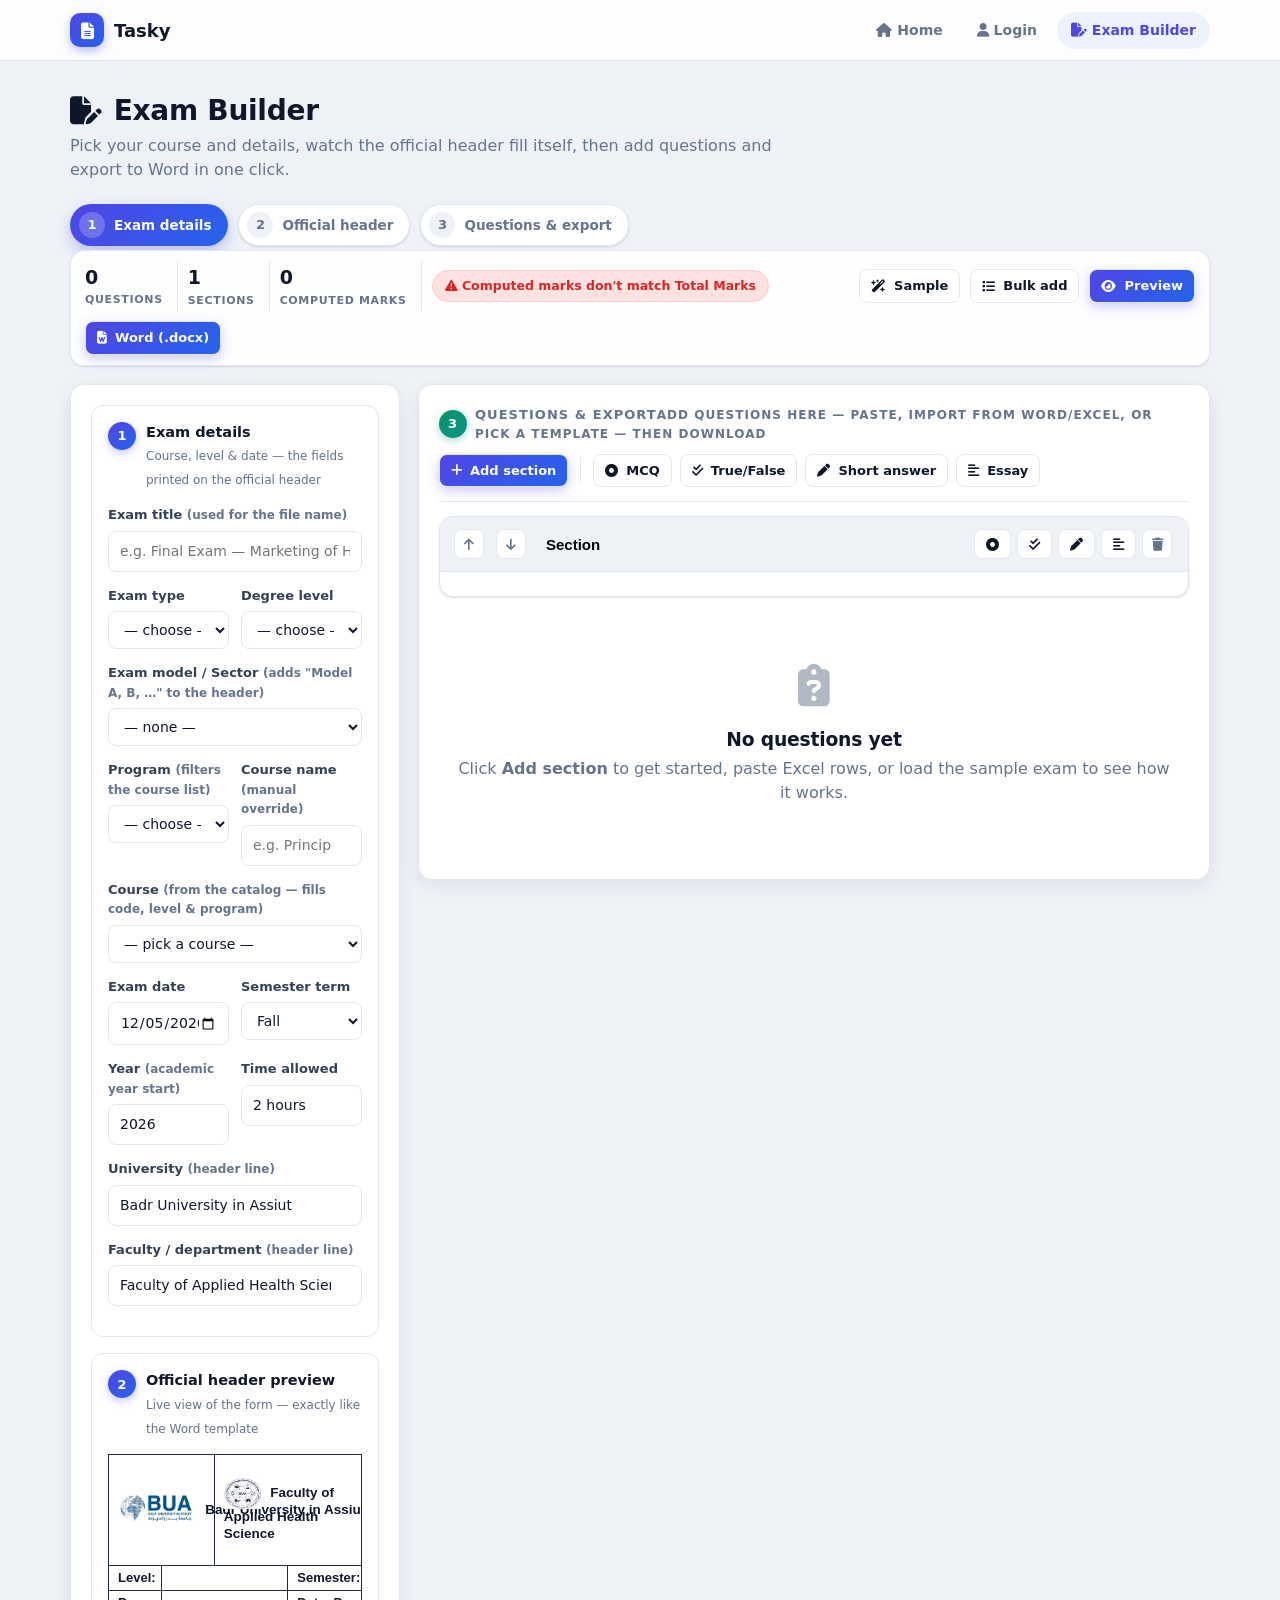
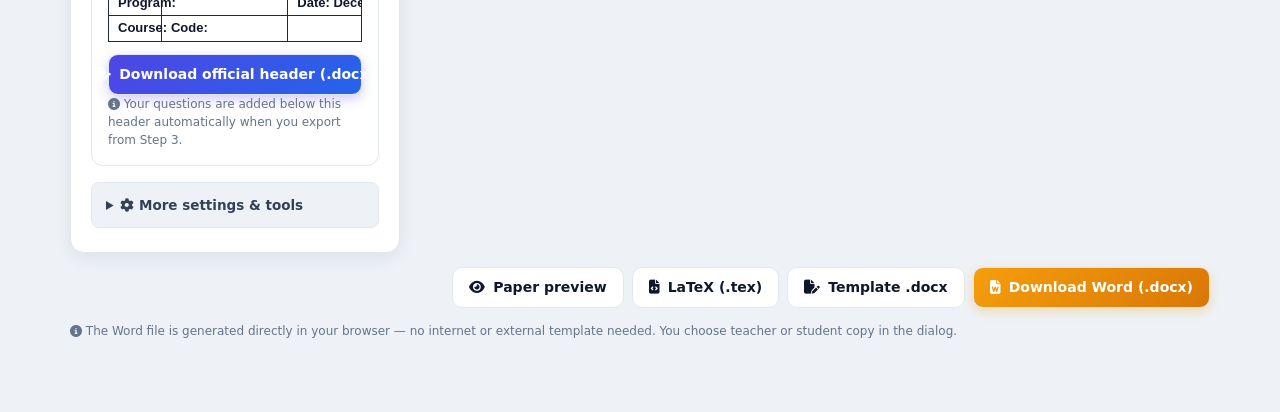
==== commit 8b803ebe: "Add files via upload" ====
--- a/create-exam.html
+++ b/create-exam.html
@@ -4,7 +4,7 @@
   <meta charset="utf-8" />
   <meta name="viewport" content="width=device-width,initial-scale=1" />
   <title>Exam Builder — Tasky</title>
-  <link rel="stylesheet" href="assets/css/style.css">
+  <link rel="stylesheet" href="assets/css/style.css?v=20260925.3">
   <link rel="stylesheet" href="https://cdnjs.cloudflare.com/ajax/libs/font-awesome/6.5.2/css/all.min.css">
 </head>
 <body>
@@ -73,8 +73,11 @@
                 <option>Quiz 2</option>
                 <option>Quiz 3</option>
                 <option>Midterm</option>
+                <option>Practical 1</option>
+                <option>Practical 2</option>
                 <option>Practical</option>
                 <option>Final</option>
+                <option>Final Practical</option>
                 <option>Other</option>
               </select>
             </div>
@@ -85,6 +88,19 @@
               </select>
               <input type="hidden" id="exam-level">
             </div>
+          </div>
+
+          <div class="field">
+            <label>Exam model / Sector <small class="muted">(adds "Model A, B, …" to the header)</small></label>
+            <select id="exam-model">
+              <option value="">— none —</option>
+              <option>A</option>
+              <option>B</option>
+              <option>C</option>
+              <option>D</option>
+              <option>E</option>
+              <option>F</option>
+            </select>
           </div>
 
           <div class="grid-2">
@@ -479,11 +495,11 @@
 
   <div class="toast" id="toast"></div>
 
-  <script src="assets/vendor/pizzip.min.js"></script>
-  <script src="assets/vendor/FileSaver.min.js"></script>
-  <script src="assets/js/docx.js"></script>
-  <script src="assets/js/courses-data.js"></script>
-  <script src="assets/js/template-exam.js"></script>
-  <script src="assets/js/create-exam.js"></script>
+  <script src="assets/vendor/pizzip.min.js?v=20260925.3"></script>
+  <script src="assets/vendor/FileSaver.min.js?v=20260925.3"></script>
+  <script src="assets/js/docx.js?v=20260925.3"></script>
+  <script src="assets/js/courses-data.js?v=20260925.3"></script>
+  <script src="assets/js/template-exam.js?v=20260925.3"></script>
+  <script src="assets/js/create-exam.js?v=20260925.3"></script>
 </body>
 </html>
--- a/assets/css/style.css
+++ b/assets/css/style.css
@@ -371,13 +371,23 @@
 
 /* ---------- official header preview ---------- */
 .hdr-prev-wrap{overflow:auto}
-.hdr-prev-table{
-  width:100%;border-collapse:collapse;border:1px solid #1e293b;
-  font-family:Calibri,"Segoe UI",Arial,sans-serif;font-size:12.8px;color:#0f172a;background:#fff;
-}
-.hdr-prev-table td{border:1px solid #1e293b;padding:5px 9px;vertical-align:middle}
-.hp-univ{font-weight:700;white-space:nowrap}
-.hp-univ img{height:34px;vertical-align:middle;margin-right:8px}
+.hdr-prev-table{
+  width:100%;border-collapse:collapse;table-layout:fixed;
+  border:1px solid #1e293b;background:#fff;
+  font-family:Calibri,"Segoe UI",Arial,sans-serif;font-size:13px;color:#0f172a;line-height:1.25;
+}
+.hdr-prev-table td{border:1px solid #1e293b;padding:4px 9px;vertical-align:middle}
+.hp-univ{font-weight:700;white-space:nowrap;text-align:center;font-size:13.5px}
+.hp-univ img{height:34px;vertical-align:middle;margin-right:8px}
+.hp-top{padding:22px 9px !important}
+.hp-fac{font-weight:700;text-align:left;font-size:13.5px}
+.hp-logo-sm{height:32px;vertical-align:middle;margin-right:8px}
+.hp-label{font-weight:700;white-space:nowrap;text-align:left;font-size:13px}
+.hp-type{
+  font-family:"Albertus Extra Bold","Albertus MT",Calibri,Arial,sans-serif;
+  font-size:19px;font-weight:700;text-align:center;text-decoration:underline;letter-spacing:.3px;white-space:nowrap;
+}
+.paper-tbl{margin:0 0 16px}
 .hp-empty{
   border:1px dashed #cbd5e1;border-radius:10px;background:var(--line-soft);
   color:var(--muted);font-size:13px;text-align:center;padding:26px 12px;
